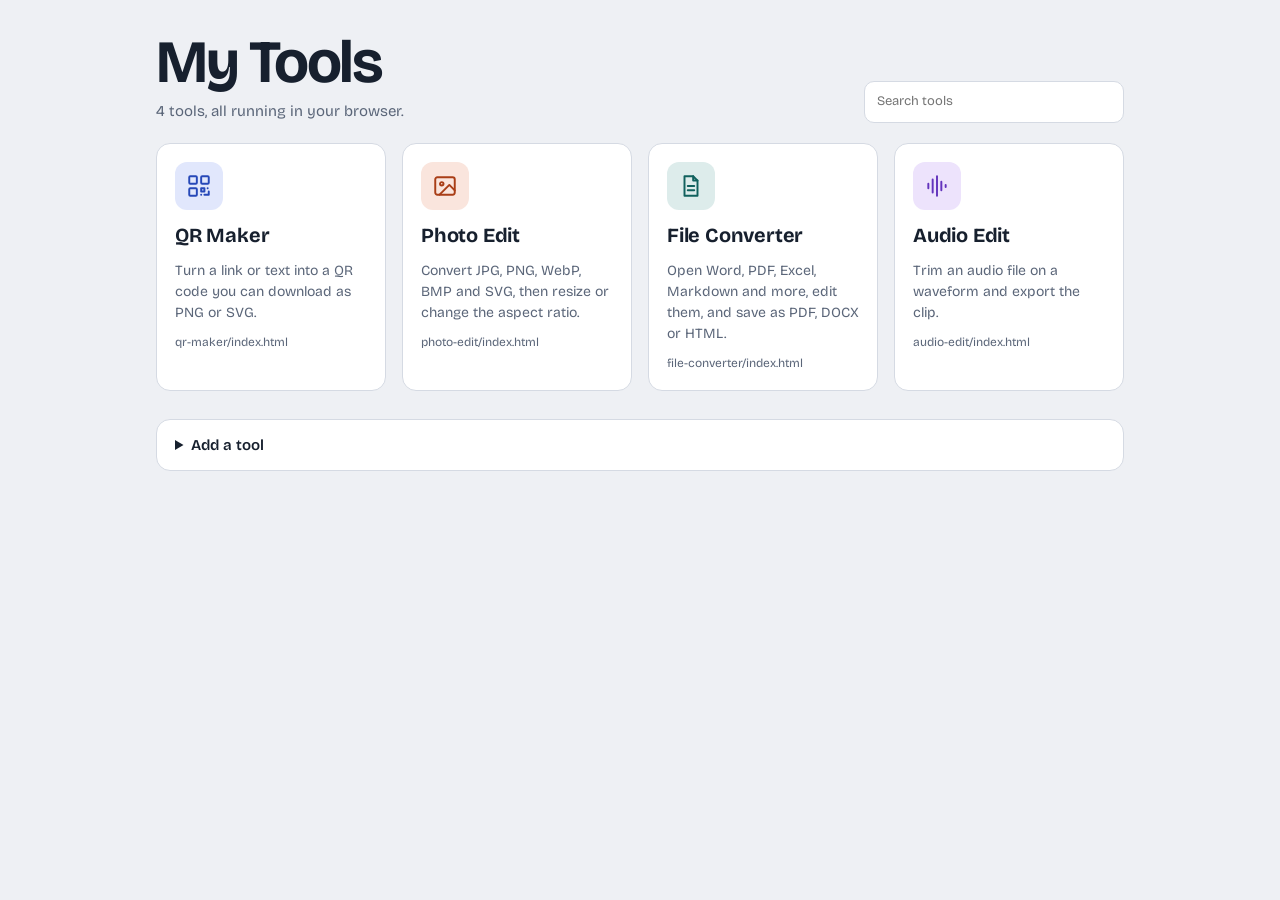
==== index.html @ 543ea585 "Initial commit - Piyal Technologies" ====
<!DOCTYPE html>
<html lang="en">
<head>
<meta charset="utf-8">
<meta name="viewport" content="width=device-width, initial-scale=1">
<title>My Tools</title>
<link href="https://fonts.googleapis.com/css2?family=Bricolage+Grotesque:opsz,wght@12..96,400;600;700&display=swap" rel="stylesheet">
<link rel="stylesheet" href="style.css">
</head>
<body>
<header class="top">
  <div>
    <h1>My Tools</h1>
    <p id="sub"></p>
  </div>
  <label class="search"><span class="sr">Search tools</span><input id="q" type="search" placeholder="Search tools" autocomplete="off"></label>
</header>

<main>
  <section id="grid" class="grid" aria-live="polite"></section>
  <p id="none" hidden>No tools match your search.</p>

  <details class="add">
    <summary>Add a tool</summary>
    <form id="form">
      <label>Name<input id="n" required maxlength="40" placeholder="PDF Merger"></label>
      <label>Folder or file path<input id="p" required placeholder="pdf-merger/index.html"></label>
      <label class="wide">Short description<input id="d" maxlength="120" placeholder="Combine PDF files into one"></label>
      <button class="primary" type="submit">Add to dashboard</button>
      <span id="msg" role="status"></span>
    </form>
    <p class="hint">Put each tool in its own folder next to this page, then add it here. Tools you add are saved in this browser.</p>
  </details>
</main>

<script src="script.js"></script>
</body>
</html>
---- style.css ----
:root{--bg:#EEF0F4;--panel:#FFFFFF;--ink:#17202E;--muted:#5B6679;--line:#D5DAE3;--accent:#2B55E6;--accent-ink:#FFFFFF;--warn:#B3261E;color-scheme:light}
@media (prefers-color-scheme: dark){:root{--bg:#11151C;--panel:#1A202B;--ink:#E8ECF4;--muted:#96A1B5;--line:#2C3547;--accent:#7C9BFF;--accent-ink:#0E1420;--warn:#FF8A80;color-scheme:dark}}
*,*::before,*::after{box-sizing:border-box}
[hidden]{display:none!important}
body{margin:0;background:var(--bg);color:var(--ink);font:400 15px/1.5 "Bricolage Grotesque","Segoe UI",system-ui,sans-serif}
.sr{position:absolute;width:1px;height:1px;overflow:hidden;clip:rect(0 0 0 0)}
.top{display:flex;flex-wrap:wrap;align-items:flex-end;justify-content:space-between;gap:16px;max-width:1000px;margin:0 auto;padding:32px 16px 20px}
h1{margin:0;font-size:clamp(36px,7vw,60px);line-height:1;letter-spacing:-.035em;font-weight:700}
#sub{margin:8px 0 0;color:var(--muted)}
.search input{width:260px;max-width:100%;font:inherit;color:var(--ink);background:var(--panel);border:1px solid var(--line);border-radius:10px;padding:10px 12px}
main{max-width:1000px;margin:0 auto;padding:0 16px 40px}
.grid{display:grid;grid-template-columns:repeat(auto-fill,minmax(230px,1fr));gap:16px}
.card{position:relative;display:grid;gap:10px;align-content:start;background:var(--panel);border:1px solid var(--line);border-radius:14px;padding:18px;transition:border-color .15s,transform .15s}
.card:hover{border-color:var(--c,var(--accent));transform:translateY(-2px)}
.card:focus-within{border-color:var(--c,var(--accent))}
.tile{width:48px;height:48px;border-radius:12px;display:grid;place-items:center;background:color-mix(in srgb,var(--c,var(--accent)) 14%,var(--panel));color:color-mix(in srgb,var(--c,var(--accent)) 75%,var(--ink))}
.tile svg{width:26px;height:26px;fill:none;stroke:currentColor;stroke-width:1.8;stroke-linecap:round;stroke-linejoin:round}
.card h2{margin:0;font-size:20px;letter-spacing:-.01em}
.card p{margin:0;color:var(--muted);font-size:14px}
.card a{color:inherit;text-decoration:none;outline:none}
.card a::after{content:"";position:absolute;inset:0;border-radius:14px}
.card a:focus-visible::after{outline:2px solid var(--accent);outline-offset:2px}
.path{font-size:12px;color:var(--muted);overflow-wrap:anywhere}
.rm{position:relative;z-index:1;justify-self:start;font:inherit;font-size:13px;color:var(--warn);background:none;border:0;padding:0;cursor:pointer;text-decoration:underline}
#none{color:var(--muted);text-align:center;padding:32px 0}
.add{margin-top:28px;background:var(--panel);border:1px solid var(--line);border-radius:14px;padding:14px 18px}
.add summary{cursor:pointer;font-weight:600}
form{display:grid;grid-template-columns:1fr 1fr;gap:12px;margin-top:14px;align-items:end}
@media (max-width:560px){form{grid-template-columns:1fr}}
label{display:grid;gap:4px;font-size:13px;color:var(--muted)}
.wide{grid-column:1/-1}
form input{font:inherit;color:var(--ink);background:var(--bg);border:1px solid var(--line);border-radius:8px;padding:9px 10px;width:100%}
.primary{font:inherit;font-weight:600;color:var(--accent-ink);background:var(--accent);border:1px solid var(--accent);border-radius:10px;padding:10px 14px;cursor:pointer;justify-self:start}
#msg{color:var(--warn);font-size:13px}
.hint{margin:12px 0 0;font-size:13px;color:var(--muted)}
input:focus-visible,button:focus-visible,summary:focus-visible{outline:2px solid var(--accent);outline-offset:2px}
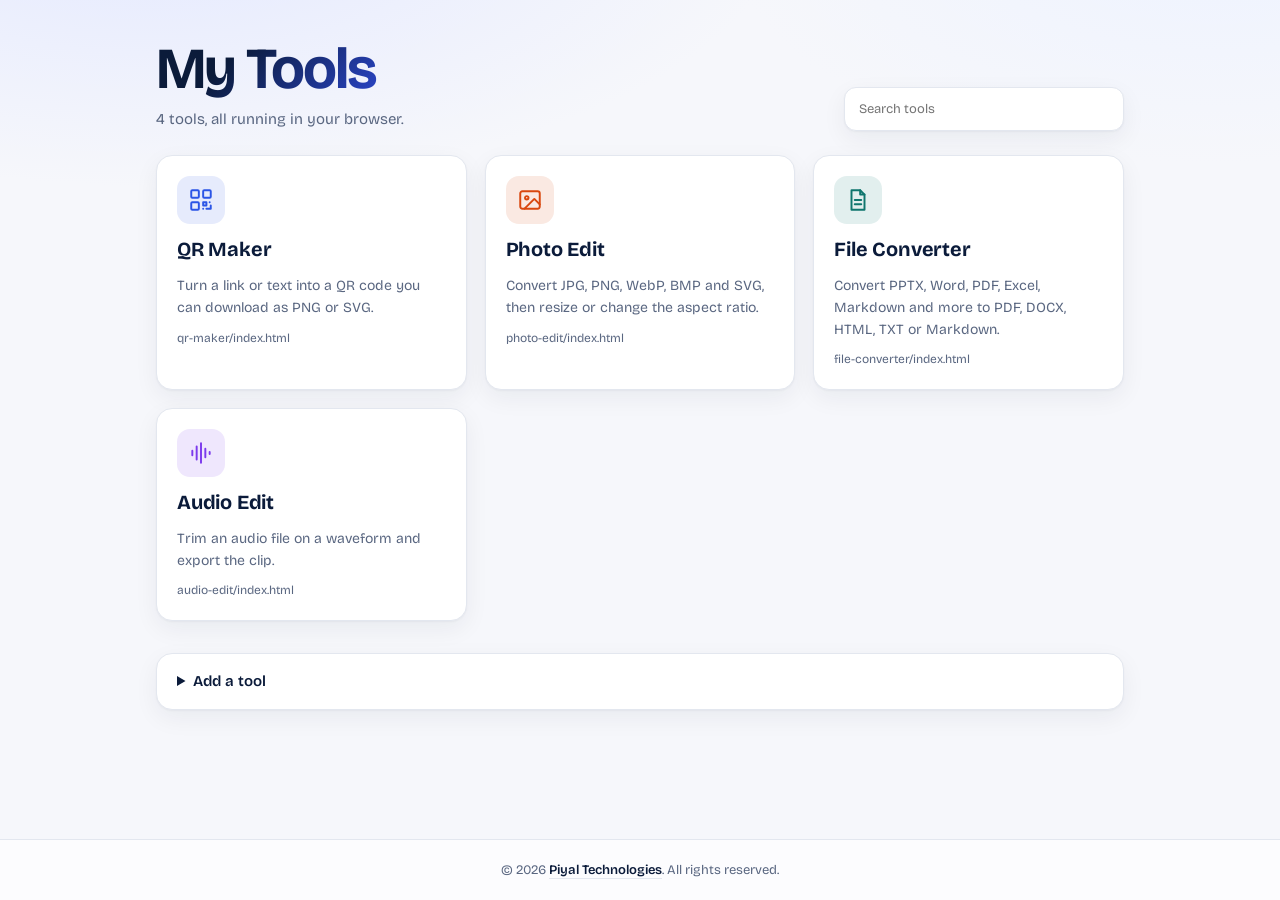
==== commit e38a4fe7: "Add files via upload" ====
--- a/index.html
+++ b/index.html
@@ -33,6 +33,10 @@
   </details>
 </main>
 
+<footer class="foot">
+  <p>© 2026 <a href="https://github.com/Piyal9" target="_blank" rel="noopener noreferrer">Piyal Technologies</a>. All rights reserved.</p>
+</footer>
+
 <script src="script.js"></script>
 </body>
-</html>
+</html>
--- a/style.css
+++ b/style.css
@@ -1,36 +1,40 @@
-:root{--bg:#EEF0F4;--panel:#FFFFFF;--ink:#17202E;--muted:#5B6679;--line:#D5DAE3;--accent:#2B55E6;--accent-ink:#FFFFFF;--warn:#B3261E;color-scheme:light}
-@media (prefers-color-scheme: dark){:root{--bg:#11151C;--panel:#1A202B;--ink:#E8ECF4;--muted:#96A1B5;--line:#2C3547;--accent:#7C9BFF;--accent-ink:#0E1420;--warn:#FF8A80;color-scheme:dark}}
+:root{--bg:#F6F7FB;--panel:#FFFFFF;--ink:#0B1B3A;--muted:#5A6781;--line:#E3E7EF;--accent:#2F4BDB;--accent-ink:#FFFFFF;--warn:#B3261E;--shadow:0 1px 2px rgba(11,27,58,.04),0 8px 24px rgba(11,27,58,.06);color-scheme:light}
 *,*::before,*::after{box-sizing:border-box}
 [hidden]{display:none!important}
-body{margin:0;background:var(--bg);color:var(--ink);font:400 15px/1.5 "Bricolage Grotesque","Segoe UI",system-ui,sans-serif}
+body{margin:0;min-height:100vh;display:flex;flex-direction:column;background:radial-gradient(900px 380px at 12% -80px,#E4E9FF 0,transparent 70%),radial-gradient(700px 320px at 95% -60px,#EEF3FF 0,transparent 70%),var(--bg);color:var(--ink);font:400 15px/1.55 "Bricolage Grotesque","Segoe UI",system-ui,sans-serif}
 .sr{position:absolute;width:1px;height:1px;overflow:hidden;clip:rect(0 0 0 0)}
-.top{display:flex;flex-wrap:wrap;align-items:flex-end;justify-content:space-between;gap:16px;max-width:1000px;margin:0 auto;padding:32px 16px 20px}
-h1{margin:0;font-size:clamp(36px,7vw,60px);line-height:1;letter-spacing:-.035em;font-weight:700}
-#sub{margin:8px 0 0;color:var(--muted)}
-.search input{width:260px;max-width:100%;font:inherit;color:var(--ink);background:var(--panel);border:1px solid var(--line);border-radius:10px;padding:10px 12px}
-main{max-width:1000px;margin:0 auto;padding:0 16px 40px}
-.grid{display:grid;grid-template-columns:repeat(auto-fill,minmax(230px,1fr));gap:16px}
-.card{position:relative;display:grid;gap:10px;align-content:start;background:var(--panel);border:1px solid var(--line);border-radius:14px;padding:18px;transition:border-color .15s,transform .15s}
-.card:hover{border-color:var(--c,var(--accent));transform:translateY(-2px)}
+.top{display:flex;flex-wrap:wrap;align-items:flex-end;justify-content:space-between;gap:16px;width:100%;max-width:1000px;margin:0 auto;padding:40px 16px 24px}
+h1{margin:0;font-size:clamp(36px,7vw,58px);line-height:1;letter-spacing:-.035em;font-weight:700;background:linear-gradient(135deg,#0B1B3A 30%,#2F4BDB);-webkit-background-clip:text;background-clip:text;color:transparent}
+#sub{margin:10px 0 0;color:var(--muted)}
+.search input{width:280px;max-width:100%;font:inherit;color:var(--ink);background:var(--panel);border:1px solid var(--line);border-radius:12px;padding:11px 14px;box-shadow:var(--shadow)}
+main{flex:1;width:100%;max-width:1000px;margin:0 auto;padding:0 16px 40px}
+.grid{display:grid;grid-template-columns:repeat(auto-fill,minmax(230px,1fr));gap:18px}
+.card{position:relative;display:grid;gap:10px;align-content:start;background:var(--panel);border:1px solid var(--line);border-radius:16px;padding:20px;box-shadow:var(--shadow);transition:border-color .2s,transform .2s,box-shadow .2s}
+.card:hover{border-color:var(--c,var(--accent));transform:translateY(-3px);box-shadow:0 2px 4px rgba(11,27,58,.05),0 16px 36px rgba(11,27,58,.10)}
 .card:focus-within{border-color:var(--c,var(--accent))}
-.tile{width:48px;height:48px;border-radius:12px;display:grid;place-items:center;background:color-mix(in srgb,var(--c,var(--accent)) 14%,var(--panel));color:color-mix(in srgb,var(--c,var(--accent)) 75%,var(--ink))}
+.tile{width:48px;height:48px;border-radius:13px;display:grid;place-items:center;background:color-mix(in srgb,var(--c,var(--accent)) 12%,#fff);color:var(--c,var(--accent))}
 .tile svg{width:26px;height:26px;fill:none;stroke:currentColor;stroke-width:1.8;stroke-linecap:round;stroke-linejoin:round}
 .card h2{margin:0;font-size:20px;letter-spacing:-.01em}
 .card p{margin:0;color:var(--muted);font-size:14px}
 .card a{color:inherit;text-decoration:none;outline:none}
-.card a::after{content:"";position:absolute;inset:0;border-radius:14px}
+.card a::after{content:"";position:absolute;inset:0;border-radius:16px}
 .card a:focus-visible::after{outline:2px solid var(--accent);outline-offset:2px}
 .path{font-size:12px;color:var(--muted);overflow-wrap:anywhere}
 .rm{position:relative;z-index:1;justify-self:start;font:inherit;font-size:13px;color:var(--warn);background:none;border:0;padding:0;cursor:pointer;text-decoration:underline}
 #none{color:var(--muted);text-align:center;padding:32px 0}
-.add{margin-top:28px;background:var(--panel);border:1px solid var(--line);border-radius:14px;padding:14px 18px}
+.add{margin-top:32px;background:var(--panel);border:1px solid var(--line);border-radius:16px;padding:16px 20px;box-shadow:var(--shadow)}
 .add summary{cursor:pointer;font-weight:600}
 form{display:grid;grid-template-columns:1fr 1fr;gap:12px;margin-top:14px;align-items:end}
 @media (max-width:560px){form{grid-template-columns:1fr}}
 label{display:grid;gap:4px;font-size:13px;color:var(--muted)}
 .wide{grid-column:1/-1}
-form input{font:inherit;color:var(--ink);background:var(--bg);border:1px solid var(--line);border-radius:8px;padding:9px 10px;width:100%}
-.primary{font:inherit;font-weight:600;color:var(--accent-ink);background:var(--accent);border:1px solid var(--accent);border-radius:10px;padding:10px 14px;cursor:pointer;justify-self:start}
+form input{font:inherit;color:var(--ink);background:var(--bg);border:1px solid var(--line);border-radius:10px;padding:10px 12px;width:100%}
+.primary{font:inherit;font-weight:600;color:var(--accent-ink);background:linear-gradient(135deg,#2F4BDB,#4A63F0);border:0;border-radius:12px;padding:11px 18px;cursor:pointer;justify-self:start;box-shadow:0 6px 16px rgba(47,75,219,.28)}
+.primary:hover{filter:brightness(1.06)}
 #msg{color:var(--warn);font-size:13px}
 .hint{margin:12px 0 0;font-size:13px;color:var(--muted)}
-input:focus-visible,button:focus-visible,summary:focus-visible{outline:2px solid var(--accent);outline-offset:2px}
+input:focus-visible,button:focus-visible,summary:focus-visible,.foot a:focus-visible{outline:2px solid var(--accent);outline-offset:2px}
+.foot{border-top:1px solid var(--line);background:rgba(255,255,255,.7);text-align:center;padding:20px 16px;color:var(--muted);font-size:13px}
+.foot p{margin:0}
+.foot a{color:var(--ink);font-weight:600;text-decoration:none;border-bottom:1px solid var(--line)}
+.foot a:hover{color:var(--accent);border-color:var(--accent)}
